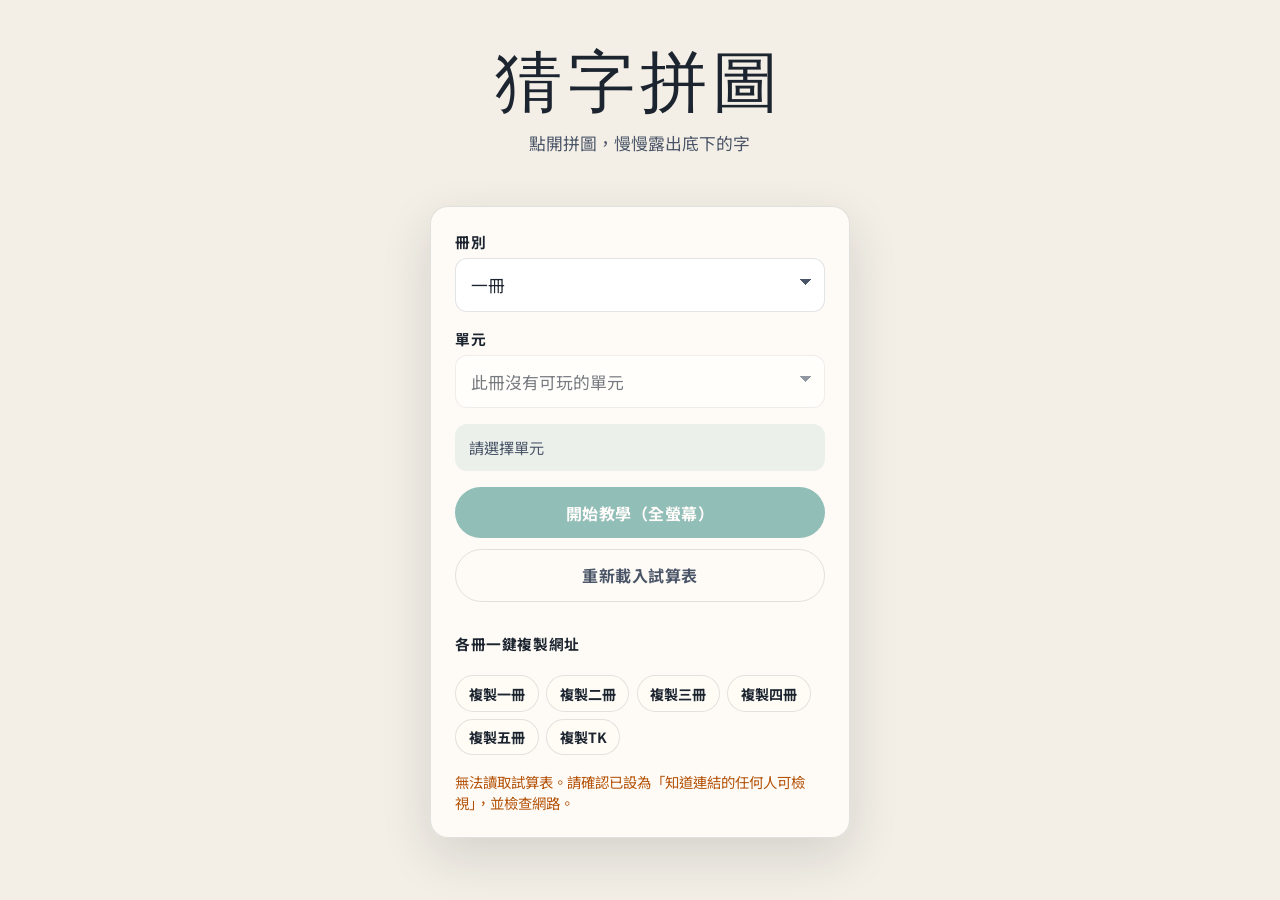
==== index.html @ af581308 "function bottom to right" ====
<!DOCTYPE html>
<html lang="zh-Hant">
<head>
  <meta charset="UTF-8" />
  <meta name="viewport" content="width=device-width, initial-scale=1, viewport-fit=cover" />
  <title>猜字拼圖</title>
  <link rel="preconnect" href="https://fonts.googleapis.com" />
  <link rel="preconnect" href="https://fonts.gstatic.com" crossorigin />
  <link href="https://fonts.googleapis.com/css2?family=Noto+Sans+TC:wght@400;500;700;900&display=swap" rel="stylesheet" />
  <link rel="stylesheet" href="styles.css?v=30" />
</head>
<body>
  <div class="bg-wash" aria-hidden="true"></div>

  <!-- 選單畫面 -->
  <main id="setup" class="screen setup-screen">
    <header class="brand">
      <p class="brand-mark">猜字拼圖</p>
      <p class="brand-sub">點開拼圖，慢慢露出底下的字</p>
    </header>

    <section class="setup-panel" aria-labelledby="setup-title">
      <h1 id="setup-title" class="visually-hidden">選擇單元</h1>

      <label class="field">
        <span class="field-label">冊別</span>
        <select id="book-select" disabled>
          <option value="">讀取中…</option>
        </select>
      </label>

      <label class="field">
        <span class="field-label">單元</span>
        <select id="unit-select" disabled>
          <option value="">請先選擇冊別</option>
        </select>
      </label>

      <p id="preview" class="preview" aria-live="polite"></p>

      <div class="setup-actions">
        <button id="start-btn" class="btn btn-primary" type="button" disabled>
          開始教學（全螢幕）
        </button>
        <button id="reload-btn" class="btn btn-ghost" type="button">重新載入試算表</button>
      </div>

      <div class="book-links" aria-label="各冊直接進入網址">
        <p class="field-label">各冊一鍵複製網址</p>
        <div id="book-link-list" class="book-link-list"></div>
      </div>

      <p id="status" class="status" role="status"></p>
    </section>
  </main>

  <!-- 教學全螢幕 -->
  <section id="teach" class="screen teach-screen" hidden>
    <header class="teach-bar">
      <div class="teach-bar-left">
        <button id="menu-btn" class="btn btn-ghost teach-menu-btn" type="button">回選單</button>
        <div class="teach-meta">
          <span id="teach-unit" class="chip"></span>
          <span id="teach-progress" class="chip chip-muted"></span>
        </div>
      </div>
    </header>

    <div class="teach-body">
      <div class="stage-wrap">
        <div id="board" class="board" aria-label="猜字拼圖板">
          <div id="char-layer" class="char-layer" aria-hidden="true">
            <span class="char-base">永</span>
            <span class="char-radical">永</span>
          </div>
          <div id="tiles" class="tiles" role="group" aria-label="拼圖片"></div>
        </div>
        <p id="hint" class="hint">點選彩色拼圖，露出底下的字</p>
      </div>

      <aside class="teach-actions" aria-label="教學操作">
        <button id="next-btn" class="btn btn-primary" type="button">下一字</button>
        <button id="reveal-btn" class="btn btn-soft" type="button">全部揭開</button>
        <div class="auto-reveal-group">
          <button id="auto-reveal-btn" class="btn btn-soft" type="button">自動依序揭開</button>
          <button id="stop-auto-btn" class="btn btn-ghost" type="button" hidden>關閉自動</button>
          <label class="speed-stick" for="reveal-speed">
            <span class="speed-end" aria-hidden="true">慢</span>
            <input
              id="reveal-speed"
              type="range"
              min="1"
              max="10"
              value="4"
              step="1"
              aria-label="揭開速度"
            />
            <span class="speed-end" aria-hidden="true">快</span>
          </label>
        </div>
        <div id="fab-stack" class="teach-side-tools">
          <button id="vocab-btn" class="btn btn-soft teach-tool-btn" type="button">常用語詞</button>
          <button id="term-pool-fab" class="btn btn-soft teach-tool-btn teach-tool-pool" type="button">語詞庫（0）</button>
        </div>
        <button id="exit-btn" class="btn btn-ghost" type="button">結束</button>
      </aside>
    </div>

    <div id="answer-toast" class="answer-toast" hidden>
      <span>答案是</span>
      <strong id="answer-char"></strong>
    </div>

    <div id="done-overlay" class="done-overlay" hidden>
      <canvas id="confetti-canvas" class="confetti-canvas" aria-hidden="true"></canvas>
      <div class="celebrate-panel">
        <div class="celebrate-banner" role="status">
          <p class="celebrate-text">You did it</p>
        </div>
        <div class="celebrate-actions">
          <button id="prev-unit-btn" class="btn btn-soft" type="button">上一單元</button>
          <button id="replay-unit-btn" class="btn btn-primary" type="button">再一次</button>
          <button id="next-unit-btn" class="btn btn-soft" type="button">下一單元</button>
        </div>
        <button id="term-pool-btn" class="btn btn-soft celebrate-pool" type="button">語詞庫（0）</button>
        <button id="done-menu-btn" class="btn btn-ghost celebrate-menu" type="button">回主選單</button>
      </div>
    </div>

    <aside id="vocab-panel" class="vocab-panel" hidden>
      <header class="vocab-panel-head">
        <div>
          <p class="vocab-panel-title">常用語詞</p>
          <p id="vocab-panel-sub" class="vocab-panel-sub">含「—」的語詞</p>
        </div>
        <button id="vocab-close-btn" class="btn btn-ghost" type="button">關閉</button>
      </header>
      <p id="vocab-status" class="vocab-status" role="status"></p>
      <div id="vocab-list" class="vocab-list"></div>
    </aside>
  </section>

  <script src="app.js?v=33"></script>
</body>
</html>
---- styles.css ----
:root {
  --ink: #1c2430;
  --ink-soft: #4a5568;
  --paper: #f3efe6;
  --panel: rgba(255, 252, 247, 0.88);
  --line: rgba(28, 36, 48, 0.12);
  --accent: #0f766e;
  --accent-deep: #0b5c56;
  --accent-soft: #d7f0ec;
  --warn: #b45309;
  --shadow: 0 18px 50px rgba(28, 36, 48, 0.14);
  --board: 500px;
  --radius: 18px;
  --font-sans: "Noto Sans TC", "PingFang TC", "Microsoft JhengHei", sans-serif;
  --font-kai: "TW-Kai-98", "標楷體", "DFKai-SB", "KaiTi", serif;
  --font-bpmf: "BpmfZihiKaiStd", "TW-Kai-98", "標楷體", serif;
}

@font-face {
  font-family: "TW-Kai-98";
  src: url("fonts/TW-Kai-98_1.woff2") format("woff2");
  font-display: block;
}

@font-face {
  font-family: "ToneOZRadicalZKaiTraditional";
  src: url("fonts/ToneOZ-RadicalZ-KaiTraditional.ttf") format("truetype");
  font-display: block;
}

@font-face {
  font-family: "BpmfZihiKaiStd";
  src: url("fonts/BpmfZihiKaiStd/BpmfZihiKaiStd-Regular.ttf") format("truetype");
  font-display: block;
}

*,
*::before,
*::after {
  box-sizing: border-box;
}

html,
body {
  margin: 0;
  min-height: 100%;
  font-family: var(--font-sans);
  color: var(--ink);
  background: var(--paper);
}

body {
  min-height: 100dvh;
  overflow-x: hidden;
}

[hidden] {
  display: none !important;
}

.bg-wash {
  position: fixed;
  inset: 0;
  z-index: -1;
  background:
    radial-gradient(ellipse 80% 55% at 15% 10%, rgba(15, 118, 110, 0.18), transparent 55%),
    radial-gradient(ellipse 70% 50% at 90% 85%, rgba(180, 83, 9, 0.12), transparent 50%),
    linear-gradient(160deg, #efe8d8 0%, #f6f1e7 45%, #e7eef0 100%);
}

.visually-hidden {
  position: absolute;
  width: 1px;
  height: 1px;
  padding: 0;
  margin: -1px;
  overflow: hidden;
  clip: rect(0, 0, 0, 0);
  white-space: nowrap;
  border: 0;
}

.screen {
  min-height: 100dvh;
}

.setup-screen {
  display: grid;
  place-items: center;
  padding: 2rem 1.25rem 3rem;
  gap: 1.5rem;
}

.brand {
  text-align: center;
  max-width: 28rem;
}

.brand-mark {
  margin: 0;
  font-family: var(--font-kai);
  font-weight: 400;
  font-size: clamp(2.6rem, 8vw, 4.2rem);
  letter-spacing: 0.08em;
  line-height: 1.1;
  animation: rise 700ms ease both;
}

.brand-sub {
  margin: 0.7rem 0 0;
  color: var(--ink-soft);
  font-size: 1.05rem;
  animation: rise 700ms ease 80ms both;
}

.setup-panel {
  width: min(100%, 420px);
  padding: 1.5rem;
  border: 1px solid var(--line);
  border-radius: var(--radius);
  background: var(--panel);
  backdrop-filter: blur(10px);
  box-shadow: var(--shadow);
  display: grid;
  gap: 1rem;
  animation: rise 700ms ease 140ms both;
}

.field {
  display: grid;
  gap: 0.4rem;
}

.field-label {
  font-size: 0.92rem;
  font-weight: 700;
  letter-spacing: 0.04em;
}

select {
  appearance: none;
  width: 100%;
  padding: 0.85rem 2.5rem 0.85rem 0.95rem;
  border: 1px solid var(--line);
  border-radius: 12px;
  background:
    linear-gradient(45deg, transparent 50%, var(--ink-soft) 50%) calc(100% - 18px) calc(50% - 3px) / 6px 6px no-repeat,
    linear-gradient(135deg, var(--ink-soft) 50%, transparent 50%) calc(100% - 12px) calc(50% - 3px) / 6px 6px no-repeat,
    #fff;
  color: var(--ink);
  font: inherit;
  font-size: 1.05rem;
}

select:disabled {
  opacity: 0.6;
}

.preview {
  min-height: 2.8rem;
  margin: 0;
  padding: 0.75rem 0.9rem;
  border-radius: 12px;
  background: rgba(15, 118, 110, 0.08);
  color: var(--ink-soft);
  font-size: 0.95rem;
  line-height: 1.5;
  word-break: break-all;
}

.book-links {
  display: grid;
  gap: 0.45rem;
}

.book-link-list {
  display: flex;
  flex-wrap: wrap;
  gap: 0.45rem;
}

.book-link-btn {
  border: 1px solid var(--line);
  border-radius: 999px;
  padding: 0.45rem 0.8rem;
  font: inherit;
  font-size: 0.88rem;
  font-weight: 700;
  background: rgba(255, 252, 247, 0.92);
  color: var(--ink);
  cursor: pointer;
}

.book-link-btn:hover {
  border-color: #0f766e;
  background: #e8f5f3;
}

.book-link-btn.copied {
  background: #0f766e;
  color: #fff;
  border-color: #0f766e;
}

.setup-actions {
  display: grid;
  gap: 0.65rem;
}

.btn {
  border: 0;
  border-radius: 999px;
  padding: 0.85rem 1.25rem;
  font: inherit;
  font-weight: 700;
  letter-spacing: 0.03em;
  cursor: pointer;
  transition: transform 160ms ease, background 160ms ease, opacity 160ms ease;
}

.btn:hover:not(:disabled) {
  transform: translateY(-1px);
}

.btn:active:not(:disabled) {
  transform: translateY(0);
}

.btn:disabled {
  opacity: 0.45;
  cursor: not-allowed;
}

.btn-primary {
  background: var(--accent);
  color: #fff;
}

.btn-primary:hover:not(:disabled) {
  background: var(--accent-deep);
}

.btn-soft {
  background: var(--accent-soft);
  color: var(--accent-deep);
}

.btn-ghost {
  background: transparent;
  color: var(--ink-soft);
  border: 1px solid var(--line);
}

.status {
  margin: 0;
  min-height: 1.25rem;
  font-size: 0.9rem;
  color: var(--warn);
}

.teach-screen {
  display: grid;
  grid-template-rows: auto 1fr;
  background:
    radial-gradient(ellipse 60% 40% at 50% 0%, rgba(15, 118, 110, 0.12), transparent 60%),
    #eef2f0;
}

.teach-bar {
  display: flex;
  align-items: center;
  gap: 0.65rem 1rem;
  padding: 0.5rem 0.9rem;
  border-bottom: 1px solid var(--line);
  background: rgba(255, 252, 247, 0.92);
  backdrop-filter: blur(8px);
}

.teach-bar-left {
  display: flex;
  flex-wrap: wrap;
  gap: 0.5rem;
  align-items: center;
  min-width: 0;
}

.teach-menu-btn {
  flex-shrink: 0;
  font-weight: 700;
  padding: 0.55rem 0.95rem;
}

.teach-meta {
  display: flex;
  flex-wrap: wrap;
  gap: 0.5rem;
  align-items: center;
}

.teach-body {
  display: grid;
  grid-template-columns: minmax(0, 1fr) auto;
  min-height: 0;
  overflow: hidden;
}

.teach-actions {
  display: flex;
  flex-direction: column;
  align-items: stretch;
  justify-content: flex-start;
  gap: 0.55rem;
  width: min(10.75rem, 32vw);
  padding: 0.85rem 0.7rem;
  border-left: 1px solid var(--line);
  background: rgba(255, 252, 247, 0.9);
  backdrop-filter: blur(8px);
  overflow-y: auto;
  overscroll-behavior: contain;
}

.teach-actions .btn {
  width: 100%;
  padding: 0.7rem 0.7rem;
  font-size: 0.92rem;
}

.auto-reveal-group {
  display: grid;
  gap: 0.35rem;
  justify-items: stretch;
}

.auto-reveal-group .btn {
  width: 100%;
}

.speed-stick {
  display: flex;
  align-items: center;
  gap: 0.35rem;
  padding: 0.45rem 0.5rem;
  border-radius: 14px;
  background: rgba(28, 36, 48, 0.06);
  border: 1px solid var(--line);
  user-select: none;
}

.speed-end {
  font-size: 0.75rem;
  font-weight: 700;
  color: var(--ink-soft);
  letter-spacing: 0.04em;
  min-width: 1.1rem;
  text-align: center;
}

.speed-stick input[type="range"] {
  -webkit-appearance: none;
  appearance: none;
  width: 100%;
  min-width: 0;
  flex: 1;
  height: 0.35rem;
  border-radius: 999px;
  background: linear-gradient(90deg, #94a3b8, var(--accent));
  outline: none;
  cursor: pointer;
}

.speed-stick input[type="range"]::-webkit-slider-thumb {
  -webkit-appearance: none;
  appearance: none;
  width: 1.15rem;
  height: 1.15rem;
  border-radius: 50%;
  background: #fff;
  border: 2px solid var(--accent-deep);
  box-shadow: 0 2px 6px rgba(28, 36, 48, 0.25);
  cursor: grab;
}

.speed-stick input[type="range"]::-moz-range-thumb {
  width: 1.15rem;
  height: 1.15rem;
  border-radius: 50%;
  background: #fff;
  border: 2px solid var(--accent-deep);
  box-shadow: 0 2px 6px rgba(28, 36, 48, 0.25);
  cursor: grab;
}

.chip {
  display: inline-flex;
  align-items: center;
  padding: 0.35rem 0.75rem;
  border-radius: 999px;
  background: var(--accent);
  color: #fff;
  font-size: 0.9rem;
  font-weight: 700;
}

.chip-muted {
  background: rgba(28, 36, 48, 0.08);
  color: var(--ink-soft);
}

.stage-wrap {
  display: grid;
  place-items: center;
  align-content: center;
  gap: 0.85rem;
  padding: 0.85rem 0.75rem;
  min-width: 0;
  min-height: 0;
  overflow: hidden;
}

.board {
  position: relative;
  width: min(var(--board), calc(100vw - 12.5rem), 78dvh);
  aspect-ratio: 1 / 1;
  border-radius: 8px;
  overflow: hidden;
  box-shadow: var(--shadow);
  background: #fff;
  animation: board-in 420ms ease both;
  container-type: size;
}

.char-layer {
  position: absolute;
  inset: 0;
  display: grid;
  place-items: center;
  /* 參考 draw_interface.html：字剛好放入 500×500 畫布 */
  font-size: 100cqmin;
  line-height: 1;
  user-select: none;
  pointer-events: none;
}

/* 楷書維持原本 grid 置中，不要跟部首搶同一個 grid cell */
.char-base {
  font-family: var(--font-kai);
  font-size: inherit;
  font-weight: 400;
  line-height: 1;
  color: #111;
}

/* 紅部首疊在楷書上；位移依字級縮放（對齊 500px 畫布） */
.char-radical {
  position: absolute;
  left: 50%;
  top: 50%;
  transform: translate(calc(-50% + 0.25em), calc(-50% - 0.16em));
  font-family: "ToneOZRadicalZKaiTraditional", serif;
  font-size: inherit;
  font-weight: 400;
  line-height: 1;
  color: #c62828;
  pointer-events: none;
}

.tiles {
  position: absolute;
  inset: 0;
}

.tile {
  position: absolute;
  left: calc(var(--c) * 25% - 5.5%);
  top: calc(var(--r) * 25% - 5.5%);
  width: 36%;
  height: 36%;
  border: 0;
  padding: 0;
  margin: 0;
  background: transparent;
  cursor: pointer;
  overflow: visible;
  pointer-events: none;
  transition: opacity 220ms ease, transform 220ms ease, filter 160ms ease;
}

.tile svg {
  display: block;
  width: 100%;
  height: 100%;
  overflow: visible;
  pointer-events: none;
}

.tile path {
  pointer-events: fill;
  cursor: pointer;
  transition: filter 160ms ease;
}

.tile:hover:not(.gone) {
  filter: brightness(1.06);
  z-index: 20 !important;
}

.tile:focus-visible {
  outline: none;
  z-index: 20 !important;
}

.tile:focus-visible path {
  stroke: #fff;
  stroke-width: 3;
}

.tile.gone {
  opacity: 0;
  transform: scale(0.86);
  pointer-events: none;
}

.hint {
  margin: 0;
  color: var(--ink-soft);
  font-size: 1rem;
}

.answer-toast {
  position: fixed;
  left: 50%;
  bottom: 1.4rem;
  transform: translateX(-50%);
  display: flex;
  align-items: baseline;
  gap: 0.65rem;
  padding: 0.85rem 1.25rem;
  border-radius: 999px;
  background: rgba(28, 36, 48, 0.92);
  color: #fff;
  box-shadow: var(--shadow);
  animation: rise 280ms ease both;
  z-index: 5;
}

.answer-toast strong {
  font-family: var(--font-kai);
  font-size: 1.8rem;
  font-weight: 400;
}

.done-overlay {
  position: fixed;
  inset: 0;
  display: grid;
  place-items: center;
  background: rgba(28, 36, 48, 0.42);
  z-index: 12;
  animation: fade 240ms ease both;
  overflow: hidden;
}

.confetti-canvas {
  position: absolute;
  inset: 0;
  width: 100%;
  height: 100%;
  pointer-events: none;
}

.celebrate-banner {
  position: relative;
  z-index: 1;
  padding: 1.1rem 2.4rem;
  border-radius: 18px;
  background: linear-gradient(135deg, #fff7ed, #ffe4e6 55%, #fef9c3);
  box-shadow: var(--shadow);
  animation: banner-pop 520ms cubic-bezier(0.2, 1.2, 0.4, 1) both;
}

.celebrate-panel {
  position: relative;
  z-index: 1;
  display: grid;
  gap: 1.25rem;
  justify-items: center;
  padding: 0 1rem;
}

.celebrate-actions {
  display: flex;
  flex-wrap: wrap;
  gap: 0.65rem;
  justify-content: center;
  animation: rise 420ms ease 180ms both;
}

.celebrate-actions .btn {
  min-width: 7.5rem;
}

.celebrate-pool {
  min-width: 10rem;
  animation: rise 420ms ease 220ms both;
}

.celebrate-menu {
  animation: rise 420ms ease 280ms both;
}

.celebrate-text {
  margin: 0;
  font-family: "Noto Sans TC", "PingFang TC", sans-serif;
  font-size: clamp(2.4rem, 8vw, 4rem);
  font-weight: 900;
  letter-spacing: 0.04em;
  color: #b91c1c;
  text-shadow: 0 2px 0 rgba(255, 255, 255, 0.7);
}

@keyframes banner-pop {
  from {
    opacity: 0;
    transform: scale(0.72) translateY(18px);
  }
  to {
    opacity: 1;
    transform: scale(1) translateY(0);
  }
}

.teach-side-tools {
  display: grid;
  gap: 0.45rem;
  margin-top: 0.15rem;
  padding-top: 0.55rem;
  border-top: 1px solid var(--line);
}

.teach-tool-btn {
  background: #b45309;
  color: #fff;
  border-color: #b45309;
}

.teach-tool-btn:hover:not(:disabled) {
  background: #92400e;
  color: #fff;
}

.teach-tool-pool {
  background: #0f766e;
  border-color: #0f766e;
}

.teach-tool-pool:hover:not(:disabled) {
  background: #0d5f59;
  color: #fff;
}

.teach-tool-pool:disabled {
  opacity: 0.45;
  cursor: not-allowed;
  transform: none;
}

/* 舊 floating fab 保留最小樣式，避免殘留 class 爆版 */
.fab-stack {
  display: contents;
}

.vocab-fab {
  /* 已改右側欄位按鈕；保留空規則以免舊快取異常 */
}

.vocab-panel {
  position: fixed;
  left: 0.85rem;
  top: 4.8rem;
  bottom: 1rem;
  width: min(320px, calc(100vw - 1.7rem));
  z-index: 9;
  display: grid;
  grid-template-rows: auto auto 1fr;
  gap: 0.65rem;
  padding: 0.9rem;
  border-radius: 16px;
  background: rgba(255, 252, 247, 0.96);
  border: 1px solid var(--line);
  box-shadow: var(--shadow);
  backdrop-filter: blur(10px);
  animation: rise 280ms ease both;
}

.vocab-panel-head {
  display: flex;
  align-items: flex-start;
  justify-content: space-between;
  gap: 0.6rem;
}

.vocab-panel-title {
  margin: 0;
  font-weight: 900;
  font-size: 1.1rem;
}

.vocab-panel-sub {
  margin: 0.2rem 0 0;
  color: var(--ink-soft);
  font-size: 0.9rem;
}

.vocab-status {
  margin: 0;
  min-height: 1.2rem;
  color: var(--ink-soft);
  font-size: 0.88rem;
}

.vocab-list {
  overflow: auto;
  display: flex;
  flex-wrap: wrap;
  gap: 0.45rem;
  align-content: flex-start;
  padding-right: 0.2rem;
}

.vocab-chip {
  border: 1px solid var(--line);
  border-radius: 12px;
  padding: 0.55rem 0.75rem 0.35rem;
  background: #fff;
  color: var(--ink);
  font-family: var(--font-bpmf);
  font-size: 1.35rem;
  line-height: 1.85;
  letter-spacing: 0.02em;
  cursor: pointer;
  transition: background 160ms ease, border-color 160ms ease, transform 160ms ease;
}

.vocab-chip:hover {
  border-color: var(--accent);
  transform: translateY(-1px);
}

.vocab-chip.has-bank {
  background: #ffe8ef;
  border-color: #f3c6d4;
}

.vocab-chip.in-pool {
  background: var(--accent-soft);
  border-color: var(--accent);
  box-shadow: inset 0 0 0 1px rgba(15, 118, 110, 0.25);
}

.vocab-chip.has-bank.in-pool {
  background: #ffe0ea;
  border-color: var(--accent);
  box-shadow: inset 0 0 0 1px rgba(15, 118, 110, 0.25);
}

.vocab-empty {
  color: var(--ink-soft);
  font-size: 0.92rem;
}

@keyframes rise {
  from {
    opacity: 0;
    transform: translateY(12px);
  }
  to {
    opacity: 1;
    transform: translateY(0);
  }
}

@keyframes board-in {
  from {
    opacity: 0;
    transform: scale(0.96);
  }
  to {
    opacity: 1;
    transform: scale(1);
  }
}

@keyframes fade {
  from { opacity: 0; }
  to { opacity: 1; }
}

@media (max-width: 720px) {
  .teach-body {
    grid-template-columns: minmax(0, 1fr) auto;
  }

  .teach-actions {
    width: min(8.6rem, 34vw);
    padding: 0.65rem 0.45rem;
    gap: 0.4rem;
  }

  .teach-actions .btn {
    padding: 0.58rem 0.45rem;
    font-size: 0.82rem;
  }

  .board {
    width: min(var(--board), calc(100vw - 9.5rem), 70dvh);
  }
}

@media (max-height: 720px) {
  .hint {
    font-size: 0.9rem;
  }
}
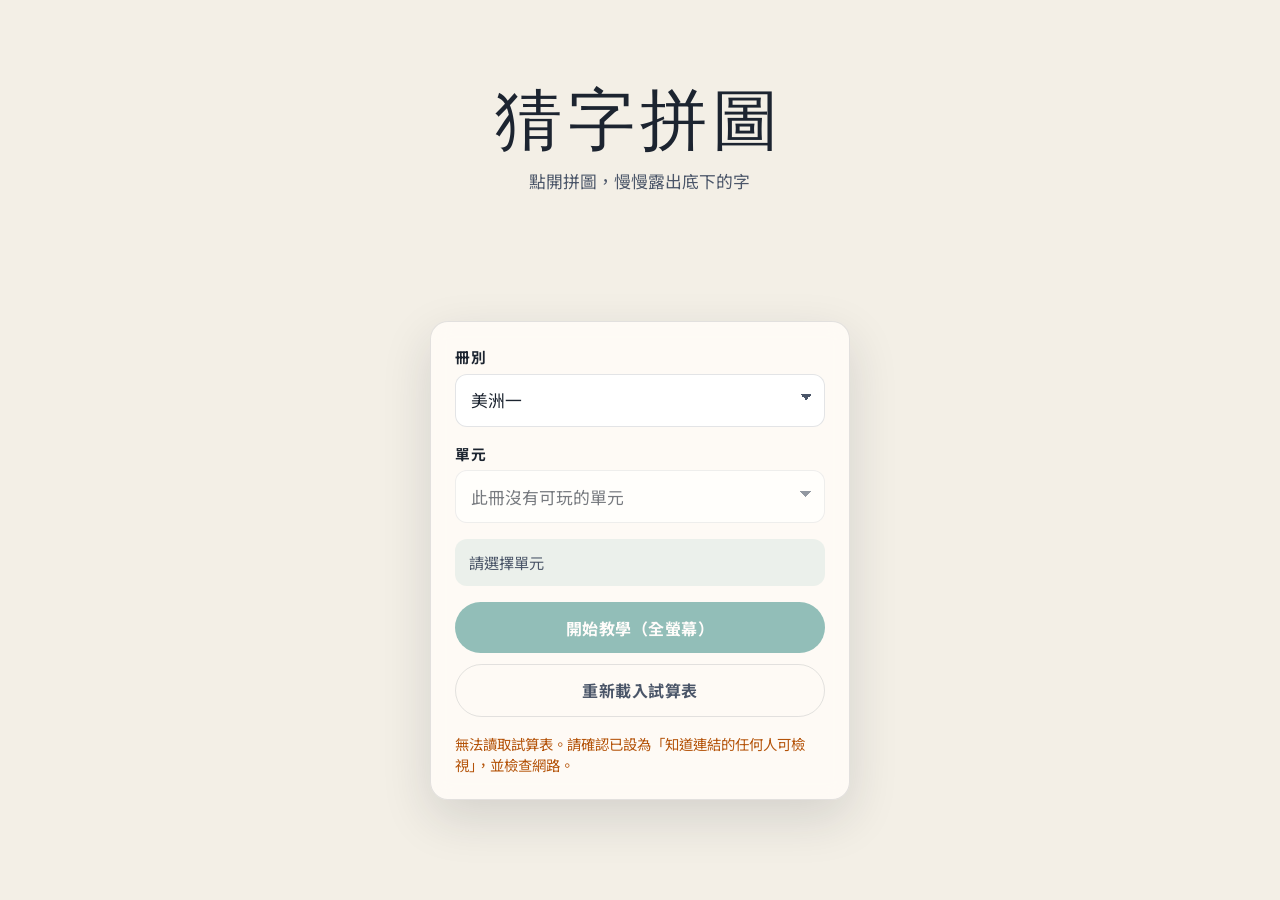
==== commit 954ddd86: "mark learned words blue" ====
--- a/index.html
+++ b/index.html
@@ -7,7 +7,7 @@
   <link rel="preconnect" href="https://fonts.googleapis.com" />
   <link rel="preconnect" href="https://fonts.gstatic.com" crossorigin />
   <link href="https://fonts.googleapis.com/css2?family=Noto+Sans+TC:wght@400;500;700;900&display=swap" rel="stylesheet" />
-  <link rel="stylesheet" href="styles.css?v=30" />
+  <link rel="stylesheet" href="styles.css?v=21" />
 </head>
 <body>
   <div class="bg-wash" aria-hidden="true"></div>
@@ -45,11 +45,6 @@
         <button id="reload-btn" class="btn btn-ghost" type="button">重新載入試算表</button>
       </div>
 
-      <div class="book-links" aria-label="各冊直接進入網址">
-        <p class="field-label">各冊一鍵複製網址</p>
-        <div id="book-link-list" class="book-link-list"></div>
-      </div>
-
       <p id="status" class="status" role="status"></p>
     </section>
   </main>
@@ -57,33 +52,14 @@
   <!-- 教學全螢幕 -->
   <section id="teach" class="screen teach-screen" hidden>
     <header class="teach-bar">
-      <div class="teach-bar-left">
-        <button id="menu-btn" class="btn btn-ghost teach-menu-btn" type="button">回選單</button>
-        <div class="teach-meta">
-          <span id="teach-unit" class="chip"></span>
-          <span id="teach-progress" class="chip chip-muted"></span>
-        </div>
+      <div class="teach-meta">
+        <span id="teach-unit" class="chip"></span>
+        <span id="teach-progress" class="chip chip-muted"></span>
       </div>
-    </header>
-
-    <div class="teach-body">
-      <div class="stage-wrap">
-        <div id="board" class="board" aria-label="猜字拼圖板">
-          <div id="char-layer" class="char-layer" aria-hidden="true">
-            <span class="char-base">永</span>
-            <span class="char-radical">永</span>
-          </div>
-          <div id="tiles" class="tiles" role="group" aria-label="拼圖片"></div>
-        </div>
-        <p id="hint" class="hint">點選彩色拼圖，露出底下的字</p>
-      </div>
-
-      <aside class="teach-actions" aria-label="教學操作">
-        <button id="next-btn" class="btn btn-primary" type="button">下一字</button>
+      <div class="teach-actions">
         <button id="reveal-btn" class="btn btn-soft" type="button">全部揭開</button>
         <div class="auto-reveal-group">
           <button id="auto-reveal-btn" class="btn btn-soft" type="button">自動依序揭開</button>
-          <button id="stop-auto-btn" class="btn btn-ghost" type="button" hidden>關閉自動</button>
           <label class="speed-stick" for="reveal-speed">
             <span class="speed-end" aria-hidden="true">慢</span>
             <input
@@ -98,12 +74,20 @@
             <span class="speed-end" aria-hidden="true">快</span>
           </label>
         </div>
-        <div id="fab-stack" class="teach-side-tools">
-          <button id="vocab-btn" class="btn btn-soft teach-tool-btn" type="button">常用語詞</button>
-          <button id="term-pool-fab" class="btn btn-soft teach-tool-btn teach-tool-pool" type="button">語詞庫（0）</button>
+        <button id="next-btn" class="btn btn-primary" type="button">下一字</button>
+        <button id="exit-btn" class="btn btn-ghost" type="button">結束</button>
+      </div>
+    </header>
+
+    <div class="stage-wrap">
+      <div id="board" class="board" aria-label="猜字拼圖板">
+        <div id="char-layer" class="char-layer" aria-hidden="true">
+          <span class="char-base">永</span>
+          <span class="char-radical">永</span>
         </div>
-        <button id="exit-btn" class="btn btn-ghost" type="button">結束</button>
-      </aside>
+        <div id="tiles" class="tiles" role="group" aria-label="拼圖片"></div>
+      </div>
+      <p id="hint" class="hint">點選彩色拼圖，露出底下的字</p>
     </div>
 
     <div id="answer-toast" class="answer-toast" hidden>
@@ -122,11 +106,11 @@
           <button id="replay-unit-btn" class="btn btn-primary" type="button">再一次</button>
           <button id="next-unit-btn" class="btn btn-soft" type="button">下一單元</button>
         </div>
-        <button id="term-pool-btn" class="btn btn-soft celebrate-pool" type="button">語詞庫（0）</button>
         <button id="done-menu-btn" class="btn btn-ghost celebrate-menu" type="button">回主選單</button>
       </div>
     </div>
 
+    <button id="vocab-btn" class="vocab-fab" type="button" hidden>常用語詞</button>
     <aside id="vocab-panel" class="vocab-panel" hidden>
       <header class="vocab-panel-head">
         <div>
@@ -140,6 +124,6 @@
     </aside>
   </section>
 
-  <script src="app.js?v=33"></script>
+  <script src="app.js?v=15"></script>
 </body>
 </html>
--- a/styles.css
+++ b/styles.css
@@ -13,7 +13,6 @@
   --radius: 18px;
   --font-sans: "Noto Sans TC", "PingFang TC", "Microsoft JhengHei", sans-serif;
   --font-kai: "TW-Kai-98", "標楷體", "DFKai-SB", "KaiTi", serif;
-  --font-bpmf: "BpmfZihiKaiStd", "TW-Kai-98", "標楷體", serif;
 }
 
 @font-face {
@@ -25,12 +24,6 @@
 @font-face {
   font-family: "ToneOZRadicalZKaiTraditional";
   src: url("fonts/ToneOZ-RadicalZ-KaiTraditional.ttf") format("truetype");
-  font-display: block;
-}
-
-@font-face {
-  font-family: "BpmfZihiKaiStd";
-  src: url("fonts/BpmfZihiKaiStd/BpmfZihiKaiStd-Regular.ttf") format("truetype");
   font-display: block;
 }
 
@@ -168,40 +161,6 @@
   word-break: break-all;
 }
 
-.book-links {
-  display: grid;
-  gap: 0.45rem;
-}
-
-.book-link-list {
-  display: flex;
-  flex-wrap: wrap;
-  gap: 0.45rem;
-}
-
-.book-link-btn {
-  border: 1px solid var(--line);
-  border-radius: 999px;
-  padding: 0.45rem 0.8rem;
-  font: inherit;
-  font-size: 0.88rem;
-  font-weight: 700;
-  background: rgba(255, 252, 247, 0.92);
-  color: var(--ink);
-  cursor: pointer;
-}
-
-.book-link-btn:hover {
-  border-color: #0f766e;
-  background: #e8f5f3;
-}
-
-.book-link-btn.copied {
-  background: #0f766e;
-  color: #fff;
-  border-color: #0f766e;
-}
-
 .setup-actions {
   display: grid;
   gap: 0.65rem;
@@ -268,61 +227,27 @@
 
 .teach-bar {
   display: flex;
+  flex-wrap: wrap;
   align-items: center;
-  gap: 0.65rem 1rem;
-  padding: 0.5rem 0.9rem;
+  justify-content: space-between;
+  gap: 0.75rem 1rem;
+  padding: 0.85rem 1rem;
   border-bottom: 1px solid var(--line);
   background: rgba(255, 252, 247, 0.92);
   backdrop-filter: blur(8px);
 }
 
-.teach-bar-left {
+.teach-meta,
+.teach-actions {
   display: flex;
   flex-wrap: wrap;
   gap: 0.5rem;
   align-items: center;
-  min-width: 0;
-}
-
-.teach-menu-btn {
-  flex-shrink: 0;
-  font-weight: 700;
-  padding: 0.55rem 0.95rem;
-}
-
-.teach-meta {
-  display: flex;
-  flex-wrap: wrap;
-  gap: 0.5rem;
-  align-items: center;
-}
-
-.teach-body {
-  display: grid;
-  grid-template-columns: minmax(0, 1fr) auto;
-  min-height: 0;
-  overflow: hidden;
 }
 
 .teach-actions {
-  display: flex;
-  flex-direction: column;
-  align-items: stretch;
-  justify-content: flex-start;
-  gap: 0.55rem;
-  width: min(10.75rem, 32vw);
-  padding: 0.85rem 0.7rem;
-  border-left: 1px solid var(--line);
-  background: rgba(255, 252, 247, 0.9);
-  backdrop-filter: blur(8px);
-  overflow-y: auto;
-  overscroll-behavior: contain;
-}
-
-.teach-actions .btn {
-  width: 100%;
-  padding: 0.7rem 0.7rem;
-  font-size: 0.92rem;
+  justify-content: flex-end;
+  margin-left: auto;
 }
 
 .auto-reveal-group {
@@ -338,9 +263,9 @@
 .speed-stick {
   display: flex;
   align-items: center;
-  gap: 0.35rem;
-  padding: 0.45rem 0.5rem;
-  border-radius: 14px;
+  gap: 0.4rem;
+  padding: 0.2rem 0.45rem;
+  border-radius: 999px;
   background: rgba(28, 36, 48, 0.06);
   border: 1px solid var(--line);
   user-select: none;
@@ -358,9 +283,7 @@
 .speed-stick input[type="range"] {
   -webkit-appearance: none;
   appearance: none;
-  width: 100%;
-  min-width: 0;
-  flex: 1;
+  width: 7.5rem;
   height: 0.35rem;
   border-radius: 999px;
   background: linear-gradient(90deg, #94a3b8, var(--accent));
@@ -410,16 +333,13 @@
   display: grid;
   place-items: center;
   align-content: center;
-  gap: 0.85rem;
-  padding: 0.85rem 0.75rem;
-  min-width: 0;
-  min-height: 0;
-  overflow: hidden;
+  gap: 1.1rem;
+  padding: 1.25rem;
 }
 
 .board {
   position: relative;
-  width: min(var(--board), calc(100vw - 12.5rem), 78dvh);
+  width: min(var(--board), 92vw, 72dvh);
   aspect-ratio: 1 / 1;
   border-radius: 8px;
   overflow: hidden;
@@ -599,11 +519,6 @@
   min-width: 7.5rem;
 }
 
-.celebrate-pool {
-  min-width: 10rem;
-  animation: rise 420ms ease 220ms both;
-}
-
 .celebrate-menu {
   animation: rise 420ms ease 280ms both;
 }
@@ -629,48 +544,27 @@
   }
 }
 
-.teach-side-tools {
-  display: grid;
-  gap: 0.45rem;
-  margin-top: 0.15rem;
-  padding-top: 0.55rem;
-  border-top: 1px solid var(--line);
-}
-
-.teach-tool-btn {
+.vocab-fab {
+  position: fixed;
+  right: 1.1rem;
+  bottom: 1.1rem;
+  z-index: 8;
+  border: 0;
+  border-radius: 999px;
+  padding: 0.85rem 1.2rem;
+  font: inherit;
+  font-weight: 700;
+  letter-spacing: 0.04em;
+  color: #fff;
   background: #b45309;
-  color: #fff;
-  border-color: #b45309;
-}
-
-.teach-tool-btn:hover:not(:disabled) {
+  box-shadow: var(--shadow);
+  cursor: pointer;
+  transition: transform 160ms ease, background 160ms ease;
+}
+
+.vocab-fab:hover {
+  transform: translateY(-2px);
   background: #92400e;
-  color: #fff;
-}
-
-.teach-tool-pool {
-  background: #0f766e;
-  border-color: #0f766e;
-}
-
-.teach-tool-pool:hover:not(:disabled) {
-  background: #0d5f59;
-  color: #fff;
-}
-
-.teach-tool-pool:disabled {
-  opacity: 0.45;
-  cursor: not-allowed;
-  transform: none;
-}
-
-/* 舊 floating fab 保留最小樣式，避免殘留 class 爆版 */
-.fab-stack {
-  display: contents;
-}
-
-.vocab-fab {
-  /* 已改右側欄位按鈕；保留空規則以免舊快取異常 */
 }
 
 .vocab-panel {
@@ -729,38 +623,21 @@
 
 .vocab-chip {
   border: 1px solid var(--line);
-  border-radius: 12px;
-  padding: 0.55rem 0.75rem 0.35rem;
+  border-radius: 999px;
+  padding: 0.35rem 0.7rem;
   background: #fff;
   color: var(--ink);
-  font-family: var(--font-bpmf);
-  font-size: 1.35rem;
-  line-height: 1.85;
-  letter-spacing: 0.02em;
-  cursor: pointer;
-  transition: background 160ms ease, border-color 160ms ease, transform 160ms ease;
-}
-
-.vocab-chip:hover {
-  border-color: var(--accent);
-  transform: translateY(-1px);
-}
-
-.vocab-chip.has-bank {
-  background: #ffe8ef;
-  border-color: #f3c6d4;
-}
-
-.vocab-chip.in-pool {
-  background: var(--accent-soft);
-  border-color: var(--accent);
-  box-shadow: inset 0 0 0 1px rgba(15, 118, 110, 0.25);
-}
-
-.vocab-chip.has-bank.in-pool {
-  background: #ffe0ea;
-  border-color: var(--accent);
-  box-shadow: inset 0 0 0 1px rgba(15, 118, 110, 0.25);
+  font: inherit;
+  font-size: 1.05rem;
+  font-family: var(--font-kai);
+  line-height: 1.3;
+}
+
+/* 語詞全由「本課＋過去課次（含前面各冊）」生字組成 */
+.vocab-chip--learned {
+  background: #dbeafe;
+  border-color: #93c5fd;
+  color: #1e3a8a;
 }
 
 .vocab-empty {
@@ -796,23 +673,23 @@
 }
 
 @media (max-width: 720px) {
-  .teach-body {
-    grid-template-columns: minmax(0, 1fr) auto;
-  }
-
+  .teach-bar {
+    justify-content: center;
+  }
+
+  .teach-meta,
   .teach-actions {
-    width: min(8.6rem, 34vw);
-    padding: 0.65rem 0.45rem;
-    gap: 0.4rem;
+    width: 100%;
+    justify-content: center;
+  }
+
+  .teach-actions {
+    margin-left: 0;
   }
 
   .teach-actions .btn {
-    padding: 0.58rem 0.45rem;
-    font-size: 0.82rem;
-  }
-
-  .board {
-    width: min(var(--board), calc(100vw - 9.5rem), 70dvh);
+    padding: 0.65rem 0.85rem;
+    font-size: 0.88rem;
   }
 }
 
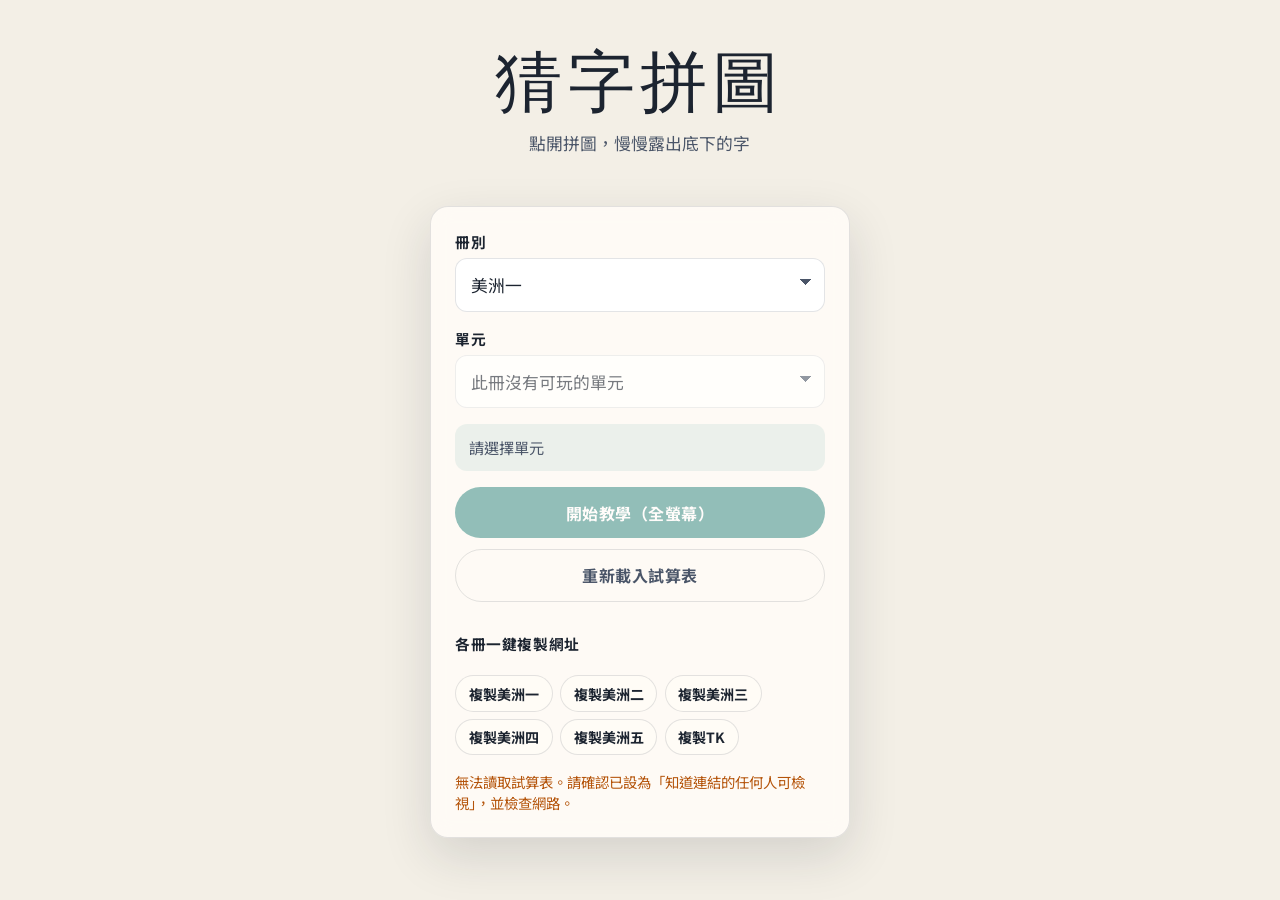
==== commit 9d939cfe: "Highlight vocab made of learned characters with light blue. Co-authored-by: Cursor <cursoragent@curs" ====
--- a/index.html
+++ b/index.html
@@ -7,7 +7,7 @@
   <link rel="preconnect" href="https://fonts.googleapis.com" />
   <link rel="preconnect" href="https://fonts.gstatic.com" crossorigin />
   <link href="https://fonts.googleapis.com/css2?family=Noto+Sans+TC:wght@400;500;700;900&display=swap" rel="stylesheet" />
-  <link rel="stylesheet" href="styles.css?v=21" />
+  <link rel="stylesheet" href="styles.css?v=31" />
 </head>
 <body>
   <div class="bg-wash" aria-hidden="true"></div>
@@ -45,6 +45,11 @@
         <button id="reload-btn" class="btn btn-ghost" type="button">重新載入試算表</button>
       </div>
 
+      <div class="book-links" aria-label="各冊直接進入網址">
+        <p class="field-label">各冊一鍵複製網址</p>
+        <div id="book-link-list" class="book-link-list"></div>
+      </div>
+
       <p id="status" class="status" role="status"></p>
     </section>
   </main>
@@ -52,14 +57,33 @@
   <!-- 教學全螢幕 -->
   <section id="teach" class="screen teach-screen" hidden>
     <header class="teach-bar">
-      <div class="teach-meta">
-        <span id="teach-unit" class="chip"></span>
-        <span id="teach-progress" class="chip chip-muted"></span>
+      <div class="teach-bar-left">
+        <button id="menu-btn" class="btn btn-ghost teach-menu-btn" type="button">回選單</button>
+        <div class="teach-meta">
+          <span id="teach-unit" class="chip"></span>
+          <span id="teach-progress" class="chip chip-muted"></span>
+        </div>
       </div>
-      <div class="teach-actions">
+    </header>
+
+    <div class="teach-body">
+      <div class="stage-wrap">
+        <div id="board" class="board" aria-label="猜字拼圖板">
+          <div id="char-layer" class="char-layer" aria-hidden="true">
+            <span class="char-base">永</span>
+            <span class="char-radical">永</span>
+          </div>
+          <div id="tiles" class="tiles" role="group" aria-label="拼圖片"></div>
+        </div>
+        <p id="hint" class="hint">點選彩色拼圖，露出底下的字</p>
+      </div>
+
+      <aside class="teach-actions" aria-label="教學操作">
+        <button id="next-btn" class="btn btn-primary" type="button">下一字</button>
         <button id="reveal-btn" class="btn btn-soft" type="button">全部揭開</button>
         <div class="auto-reveal-group">
           <button id="auto-reveal-btn" class="btn btn-soft" type="button">自動依序揭開</button>
+          <button id="stop-auto-btn" class="btn btn-ghost" type="button" hidden>關閉自動</button>
           <label class="speed-stick" for="reveal-speed">
             <span class="speed-end" aria-hidden="true">慢</span>
             <input
@@ -74,20 +98,12 @@
             <span class="speed-end" aria-hidden="true">快</span>
           </label>
         </div>
-        <button id="next-btn" class="btn btn-primary" type="button">下一字</button>
-        <button id="exit-btn" class="btn btn-ghost" type="button">結束</button>
-      </div>
-    </header>
-
-    <div class="stage-wrap">
-      <div id="board" class="board" aria-label="猜字拼圖板">
-        <div id="char-layer" class="char-layer" aria-hidden="true">
-          <span class="char-base">永</span>
-          <span class="char-radical">永</span>
+        <div id="fab-stack" class="teach-side-tools">
+          <button id="vocab-btn" class="btn btn-soft teach-tool-btn" type="button">常用語詞</button>
+          <button id="term-pool-fab" class="btn btn-soft teach-tool-btn teach-tool-pool" type="button">語詞庫（0）</button>
         </div>
-        <div id="tiles" class="tiles" role="group" aria-label="拼圖片"></div>
-      </div>
-      <p id="hint" class="hint">點選彩色拼圖，露出底下的字</p>
+        <button id="exit-btn" class="btn btn-ghost" type="button" aria-pressed="false">進入全螢幕</button>
+      </aside>
     </div>
 
     <div id="answer-toast" class="answer-toast" hidden>
@@ -106,11 +122,11 @@
           <button id="replay-unit-btn" class="btn btn-primary" type="button">再一次</button>
           <button id="next-unit-btn" class="btn btn-soft" type="button">下一單元</button>
         </div>
+        <button id="term-pool-btn" class="btn btn-soft celebrate-pool" type="button">語詞庫（0）</button>
         <button id="done-menu-btn" class="btn btn-ghost celebrate-menu" type="button">回主選單</button>
       </div>
     </div>
 
-    <button id="vocab-btn" class="vocab-fab" type="button" hidden>常用語詞</button>
     <aside id="vocab-panel" class="vocab-panel" hidden>
       <header class="vocab-panel-head">
         <div>
@@ -124,6 +140,6 @@
     </aside>
   </section>
 
-  <script src="app.js?v=15"></script>
+  <script src="app.js?v=38"></script>
 </body>
 </html>
--- a/styles.css
+++ b/styles.css
@@ -13,6 +13,7 @@
   --radius: 18px;
   --font-sans: "Noto Sans TC", "PingFang TC", "Microsoft JhengHei", sans-serif;
   --font-kai: "TW-Kai-98", "標楷體", "DFKai-SB", "KaiTi", serif;
+  --font-bpmf: "BpmfZihiKaiStd", "TW-Kai-98", "標楷體", serif;
 }
 
 @font-face {
@@ -24,6 +25,12 @@
 @font-face {
   font-family: "ToneOZRadicalZKaiTraditional";
   src: url("fonts/ToneOZ-RadicalZ-KaiTraditional.ttf") format("truetype");
+  font-display: block;
+}
+
+@font-face {
+  font-family: "BpmfZihiKaiStd";
+  src: url("fonts/BpmfZihiKaiStd/BpmfZihiKaiStd-Regular.ttf") format("truetype");
   font-display: block;
 }
 
@@ -161,6 +168,40 @@
   word-break: break-all;
 }
 
+.book-links {
+  display: grid;
+  gap: 0.45rem;
+}
+
+.book-link-list {
+  display: flex;
+  flex-wrap: wrap;
+  gap: 0.45rem;
+}
+
+.book-link-btn {
+  border: 1px solid var(--line);
+  border-radius: 999px;
+  padding: 0.45rem 0.8rem;
+  font: inherit;
+  font-size: 0.88rem;
+  font-weight: 700;
+  background: rgba(255, 252, 247, 0.92);
+  color: var(--ink);
+  cursor: pointer;
+}
+
+.book-link-btn:hover {
+  border-color: #0f766e;
+  background: #e8f5f3;
+}
+
+.book-link-btn.copied {
+  background: #0f766e;
+  color: #fff;
+  border-color: #0f766e;
+}
+
 .setup-actions {
   display: grid;
   gap: 0.65rem;
@@ -227,27 +268,61 @@
 
 .teach-bar {
   display: flex;
-  flex-wrap: wrap;
   align-items: center;
-  justify-content: space-between;
-  gap: 0.75rem 1rem;
-  padding: 0.85rem 1rem;
+  gap: 0.65rem 1rem;
+  padding: 0.5rem 0.9rem;
   border-bottom: 1px solid var(--line);
   background: rgba(255, 252, 247, 0.92);
   backdrop-filter: blur(8px);
 }
 
-.teach-meta,
-.teach-actions {
+.teach-bar-left {
   display: flex;
   flex-wrap: wrap;
   gap: 0.5rem;
   align-items: center;
+  min-width: 0;
+}
+
+.teach-menu-btn {
+  flex-shrink: 0;
+  font-weight: 700;
+  padding: 0.55rem 0.95rem;
+}
+
+.teach-meta {
+  display: flex;
+  flex-wrap: wrap;
+  gap: 0.5rem;
+  align-items: center;
+}
+
+.teach-body {
+  display: grid;
+  grid-template-columns: minmax(0, 1fr) auto;
+  min-height: 0;
+  overflow: hidden;
 }
 
 .teach-actions {
-  justify-content: flex-end;
-  margin-left: auto;
+  display: flex;
+  flex-direction: column;
+  align-items: stretch;
+  justify-content: flex-start;
+  gap: 0.55rem;
+  width: min(10.75rem, 32vw);
+  padding: 0.85rem 0.7rem;
+  border-left: 1px solid var(--line);
+  background: rgba(255, 252, 247, 0.9);
+  backdrop-filter: blur(8px);
+  overflow-y: auto;
+  overscroll-behavior: contain;
+}
+
+.teach-actions .btn {
+  width: 100%;
+  padding: 0.7rem 0.7rem;
+  font-size: 0.92rem;
 }
 
 .auto-reveal-group {
@@ -263,9 +338,9 @@
 .speed-stick {
   display: flex;
   align-items: center;
-  gap: 0.4rem;
-  padding: 0.2rem 0.45rem;
-  border-radius: 999px;
+  gap: 0.35rem;
+  padding: 0.45rem 0.5rem;
+  border-radius: 14px;
   background: rgba(28, 36, 48, 0.06);
   border: 1px solid var(--line);
   user-select: none;
@@ -283,7 +358,9 @@
 .speed-stick input[type="range"] {
   -webkit-appearance: none;
   appearance: none;
-  width: 7.5rem;
+  width: 100%;
+  min-width: 0;
+  flex: 1;
   height: 0.35rem;
   border-radius: 999px;
   background: linear-gradient(90deg, #94a3b8, var(--accent));
@@ -333,13 +410,16 @@
   display: grid;
   place-items: center;
   align-content: center;
-  gap: 1.1rem;
-  padding: 1.25rem;
+  gap: 0.85rem;
+  padding: 0.85rem 0.75rem;
+  min-width: 0;
+  min-height: 0;
+  overflow: hidden;
 }
 
 .board {
   position: relative;
-  width: min(var(--board), 92vw, 72dvh);
+  width: min(var(--board), calc(100vw - 12.5rem), 78dvh);
   aspect-ratio: 1 / 1;
   border-radius: 8px;
   overflow: hidden;
@@ -519,6 +599,11 @@
   min-width: 7.5rem;
 }
 
+.celebrate-pool {
+  min-width: 10rem;
+  animation: rise 420ms ease 220ms both;
+}
+
 .celebrate-menu {
   animation: rise 420ms ease 280ms both;
 }
@@ -544,27 +629,48 @@
   }
 }
 
+.teach-side-tools {
+  display: grid;
+  gap: 0.45rem;
+  margin-top: 0.15rem;
+  padding-top: 0.55rem;
+  border-top: 1px solid var(--line);
+}
+
+.teach-tool-btn {
+  background: #b45309;
+  color: #fff;
+  border-color: #b45309;
+}
+
+.teach-tool-btn:hover:not(:disabled) {
+  background: #92400e;
+  color: #fff;
+}
+
+.teach-tool-pool {
+  background: #0f766e;
+  border-color: #0f766e;
+}
+
+.teach-tool-pool:hover:not(:disabled) {
+  background: #0d5f59;
+  color: #fff;
+}
+
+.teach-tool-pool:disabled {
+  opacity: 0.45;
+  cursor: not-allowed;
+  transform: none;
+}
+
+/* 舊 floating fab 保留最小樣式，避免殘留 class 爆版 */
+.fab-stack {
+  display: contents;
+}
+
 .vocab-fab {
-  position: fixed;
-  right: 1.1rem;
-  bottom: 1.1rem;
-  z-index: 8;
-  border: 0;
-  border-radius: 999px;
-  padding: 0.85rem 1.2rem;
-  font: inherit;
-  font-weight: 700;
-  letter-spacing: 0.04em;
-  color: #fff;
-  background: #b45309;
-  box-shadow: var(--shadow);
-  cursor: pointer;
-  transition: transform 160ms ease, background 160ms ease;
-}
-
-.vocab-fab:hover {
-  transform: translateY(-2px);
-  background: #92400e;
+  /* 已改右側欄位按鈕；保留空規則以免舊快取異常 */
 }
 
 .vocab-panel {
@@ -623,23 +729,58 @@
 
 .vocab-chip {
   border: 1px solid var(--line);
-  border-radius: 999px;
-  padding: 0.35rem 0.7rem;
+  border-radius: 12px;
+  padding: 0.55rem 0.75rem 0.35rem;
   background: #fff;
   color: var(--ink);
-  font: inherit;
-  font-size: 1.05rem;
-  font-family: var(--font-kai);
-  line-height: 1.3;
-}
-
-/* 語詞全由「本課＋過去課次（含前面各冊）」生字組成 */
+  font-family: var(--font-bpmf);
+  font-size: 1.35rem;
+  line-height: 1.85;
+  letter-spacing: 0.02em;
+  cursor: pointer;
+  transition: background 160ms ease, border-color 160ms ease, transform 160ms ease;
+}
+
+.vocab-chip:hover {
+  border-color: var(--accent);
+  transform: translateY(-1px);
+}
+
+.vocab-chip.has-bank {
+  background: #ffe8ef;
+  border-color: #f3c6d4;
+}
+
+/* 語詞全由「本課＋過去課次（含前面美洲各冊）」生字組成 */
 .vocab-chip--learned {
   background: #dbeafe;
   border-color: #93c5fd;
   color: #1e3a8a;
 }
 
+.vocab-chip--learned.has-bank {
+  background: #e0e7ff;
+  border-color: #a5b4fc;
+}
+
+.vocab-chip.in-pool {
+  background: var(--accent-soft);
+  border-color: var(--accent);
+  box-shadow: inset 0 0 0 1px rgba(15, 118, 110, 0.25);
+}
+
+.vocab-chip.has-bank.in-pool {
+  background: #ffe0ea;
+  border-color: var(--accent);
+  box-shadow: inset 0 0 0 1px rgba(15, 118, 110, 0.25);
+}
+
+.vocab-chip--learned.in-pool {
+  background: #bfdbfe;
+  border-color: var(--accent);
+  box-shadow: inset 0 0 0 1px rgba(15, 118, 110, 0.25);
+}
+
 .vocab-empty {
   color: var(--ink-soft);
   font-size: 0.92rem;
@@ -673,23 +814,23 @@
 }
 
 @media (max-width: 720px) {
-  .teach-bar {
-    justify-content: center;
-  }
-
-  .teach-meta,
+  .teach-body {
+    grid-template-columns: minmax(0, 1fr) auto;
+  }
+
   .teach-actions {
-    width: 100%;
-    justify-content: center;
-  }
-
-  .teach-actions {
-    margin-left: 0;
+    width: min(8.6rem, 34vw);
+    padding: 0.65rem 0.45rem;
+    gap: 0.4rem;
   }
 
   .teach-actions .btn {
-    padding: 0.65rem 0.85rem;
-    font-size: 0.88rem;
+    padding: 0.58rem 0.45rem;
+    font-size: 0.82rem;
+  }
+
+  .board {
+    width: min(var(--board), calc(100vw - 9.5rem), 70dvh);
   }
 }
 
